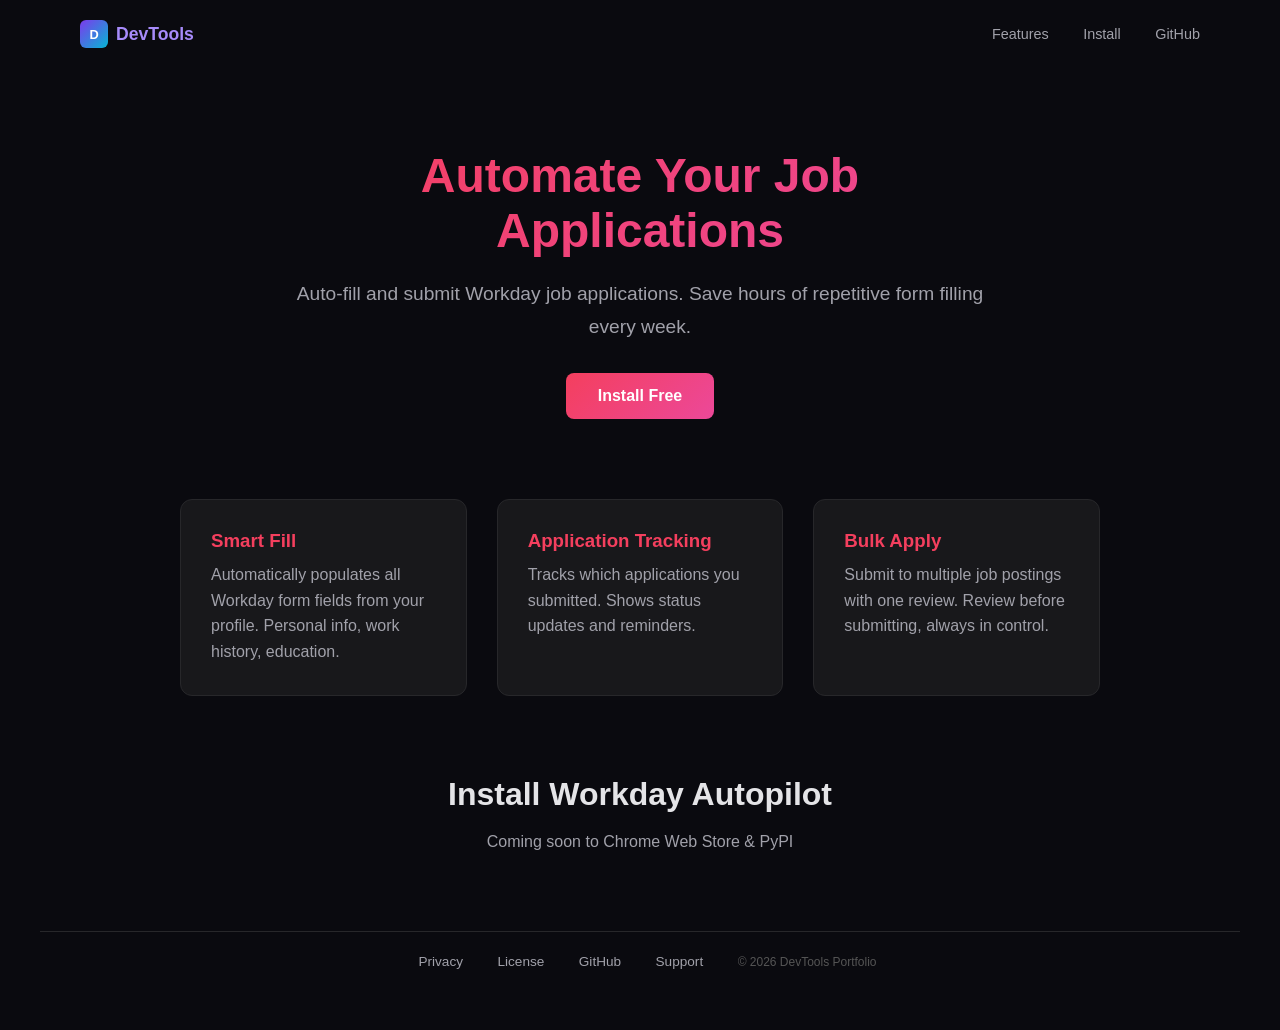
==== landing/index.html @ 3bbcffee "Initial commit — workday-autopilot" ====
<!DOCTYPE html>
<html lang="en">
<head>
<meta charset="UTF-8">
<meta name="viewport" content="width=device-width, initial-scale=1.0">
<title>Workday Autopilot — Automate Your Job Applications</title>
<meta name="description" content="Auto-fill and submit Workday job applications. Save hours of repetitive form filling every week.">
<style>
*{margin:0;padding:0;box-sizing:border-box}
body{font-family:-apple-system,BlinkMacSystemFont,'Segoe UI',Roboto,sans-serif;background:#0a0a0f;color:#e4e4e7;min-height:100vh}
.nav{max-width:1200px;margin:0 auto;padding:20px 40px;display:flex;justify-content:space-between;align-items:center}
.logo{font-size:1.4rem;font-weight:700;color:#f43f5e}
.nav-links a{color:#a1a1aa;text-decoration:none;margin-left:30px;font-size:0.9rem}
.nav-links a:hover{color:#fff}
.hero{max-width:800px;margin:80px auto;text-align:center;padding:0 40px}
.hero h1{font-size:3rem;font-weight:800;background:linear-gradient(135deg,#f43f5e,#ec4899);-webkit-background-clip:text;-webkit-text-fill-color:transparent;margin-bottom:20px}
.hero p{color:#a1a1aa;font-size:1.2rem;line-height:1.7;margin-bottom:30px}
.btn{display:inline-block;padding:14px 32px;border-radius:8px;font-size:1rem;font-weight:600;text-decoration:none}
.btn-primary{background:linear-gradient(135deg,#f43f5e,#ec4899);color:#fff}
.features{max-width:1000px;margin:80px auto;padding:0 40px;display:grid;grid-template-columns:repeat(auto-fit,minmax(280px,1fr));gap:30px}
.card{background:#18181b;border:1px solid #27272a;border-radius:12px;padding:30px}
.card h3{color:#f43f5e;margin-bottom:10px}
.card p{color:#a1a1aa;line-height:1.6}
.install{max-width:600px;margin:80px auto;text-align:center;padding:0 40px}
.install h2{font-size:2rem;margin-bottom:20px}
.install code{background:#18181b;border:1px solid #27272a;border-radius:6px;padding:12px 20px;display:inline-block;color:#f43f5e;font-size:0.95rem}
.footer{max-width:1200px;margin:80px auto 40px;padding:20px 40px;text-align:center;border-top:1px solid #27272a}
.footer a{color:#a1a1aa;text-decoration:none;margin:0 15px;font-size:0.85rem}
.footer a:hover{color:#fff}
</style>
</head>
<body>
<nav class="nav">
<div class="logo" style="display:flex;align-items:center;gap:8px">
<div style="width:28px;height:28px;background:linear-gradient(135deg,#7c3aed,#06b6d4);border-radius:6px;display:flex;align-items:center;justify-content:center;font-weight:700;color:#fff;font-size:0.8rem">D</div>
<span style="font-size:1.1rem;font-weight:700;color:#a78bfa">DevTools</span>
</div>
<div class="nav-links">
<a href="#features">Features</a>
<a href="#install">Install</a>
<a href="https://github.com/ericjoye/workday-autopilot">GitHub</a>
</div>
</nav>
<main>
<section class="hero">
<h1>Automate Your Job Applications</h1>
<p>Auto-fill and submit Workday job applications. Save hours of repetitive form filling every week.</p>
<a href="#install" class="btn btn-primary">Install Free</a>
</section>
<section class="features" id="features">
<div class="card">
<h3>Smart Fill</h3>
<p>Automatically populates all Workday form fields from your profile. Personal info, work history, education.</p>
</div>
<div class="card">
<h3>Application Tracking</h3>
<p>Tracks which applications you submitted. Shows status updates and reminders.</p>
</div>
<div class="card">
<h3>Bulk Apply</h3>
<p>Submit to multiple job postings with one review. Review before submitting, always in control.</p>
</div>
</section>
<section class="install" id="install">
<h2>Install Workday Autopilot</h2>
<p style="color:#a1a1aa;margin-bottom:20px">Coming soon to Chrome Web Store &amp; PyPI</p>
</section>
</main>
<footer class="footer">
<a href="PRIVACY.md">Privacy</a>
<a href="LICENSE">License</a>
<a href="https://github.com/ericjoye/workday-autopilot">GitHub</a>
<a href="mailto:eric@ericjoye.com">Support</a>
<span style="margin-left:15px;color:#555;font-size:0.75rem">© 2026 DevTools Portfolio</span>
</footer>
</body>
</html>
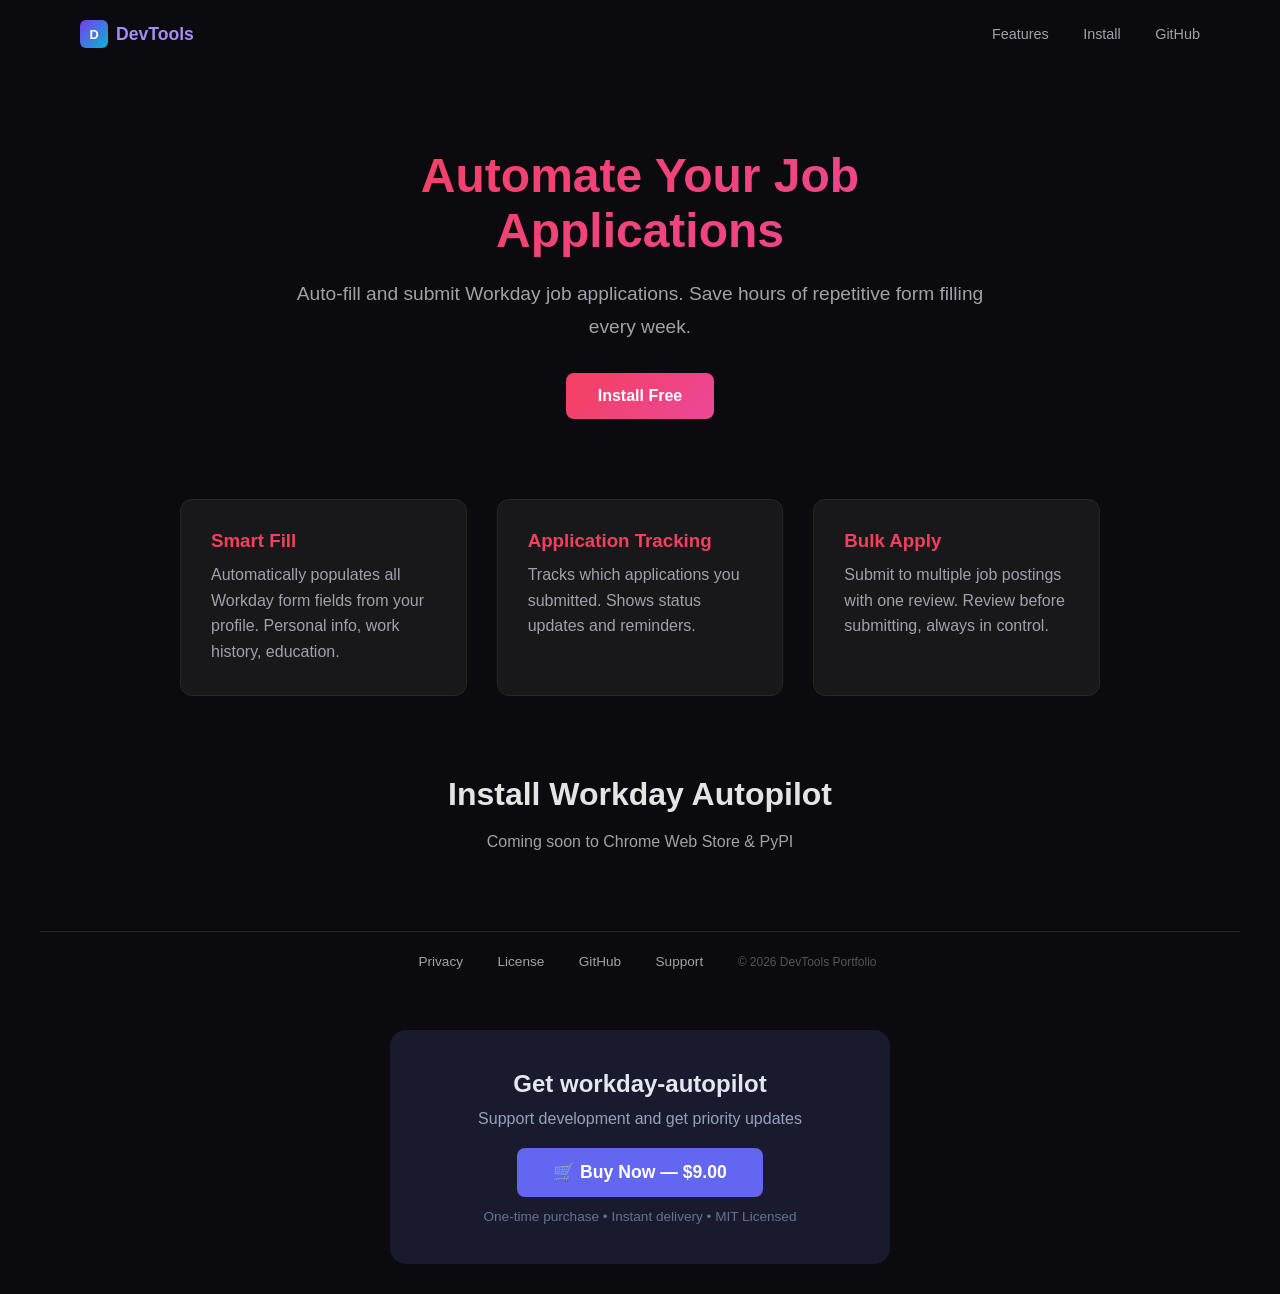
==== commit 0a3e877d: "Add Polar checkout link to landing page" ====
--- a/landing/index.html
+++ b/landing/index.html
@@ -73,5 +73,16 @@
 <a href="mailto:eric@ericjoye.com">Support</a>
 <span style="margin-left:15px;color:#555;font-size:0.75rem">© 2026 DevTools Portfolio</span>
 </footer>
+
+    <!-- Buy Section -->
+    <div style="text-align:center; padding:40px 20px; background:#1a1a2e; border-radius:16px; margin:30px auto; max-width:500px;">
+        <h2 style="color:#e2e8f0; margin-bottom:12px;">Get workday-autopilot</h2>
+        <p style="color:#94a3b8; margin-bottom:20px;">Support development and get priority updates</p>
+        <a href="https://buy.polar.sh/3f757434-0b18-495b-8b79-0d72ac67990b" style="display:inline-block; background:#6366f1; color:#fff; padding:14px 36px; border-radius:8px; text-decoration:none; font-weight:600; font-size:1.1em; transition:background 0.2s;" onmouseover="this.style.background='#4f46e5'" onmouseout="this.style.background='#6366f1'">
+            🛒 Buy Now — $9.00
+        </a>
+        <p style="color:#64748b; font-size:0.85em; margin-top:12px;">One-time purchase • Instant delivery • MIT Licensed</p>
+    </div>
+
 </body>
 </html>
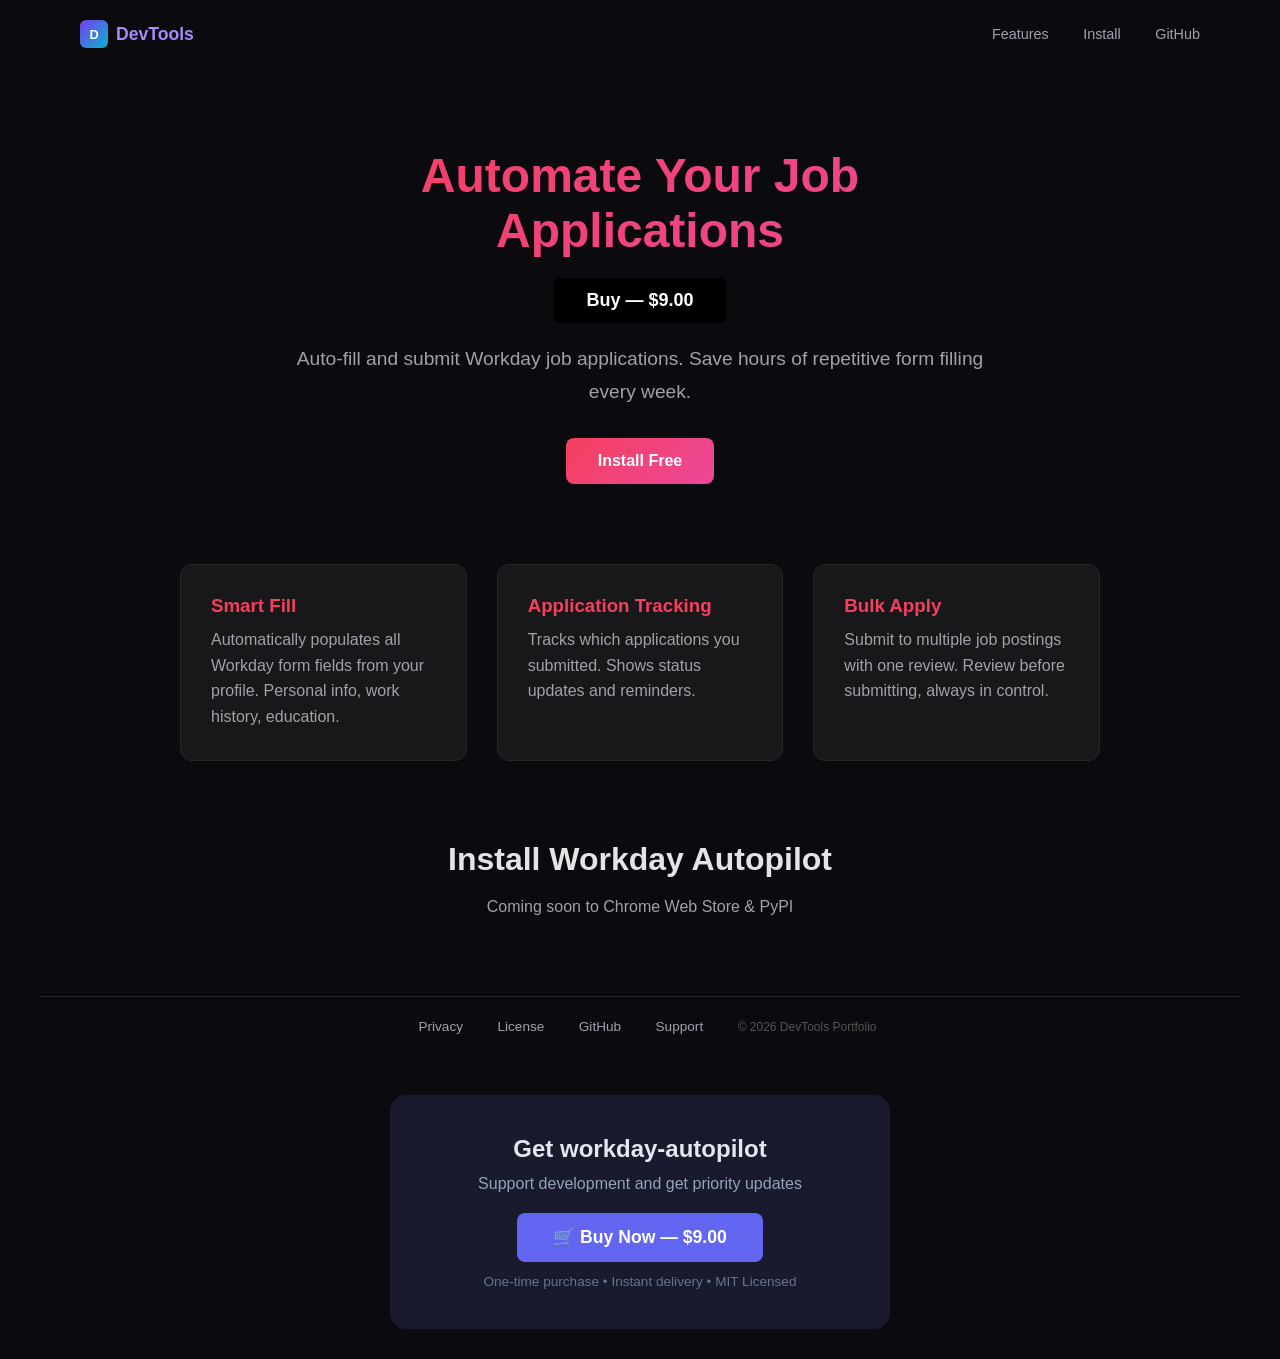
==== commit e2c18595: "Fix landing page: add Buy button, redirect root to docs" ====
--- a/landing/index.html
+++ b/landing/index.html
@@ -44,6 +44,15 @@
 <main>
 <section class="hero">
 <h1>Automate Your Job Applications</h1>
+
+    <div style="text-align:center; margin: 20px 0;">
+      <a href="https://buy.polar.sh/3f757434-0b18-495b-8b79-0d72ac67990b" 
+         style="display:inline-block; background:#000; color:#fff; padding:12px 32px; 
+                text-decoration:none; border-radius:6px; font-size:18px; font-weight:bold;">
+        Buy — $9.00
+      </a>
+    </div>
+
 <p>Auto-fill and submit Workday job applications. Save hours of repetitive form filling every week.</p>
 <a href="#install" class="btn btn-primary">Install Free</a>
 </section>
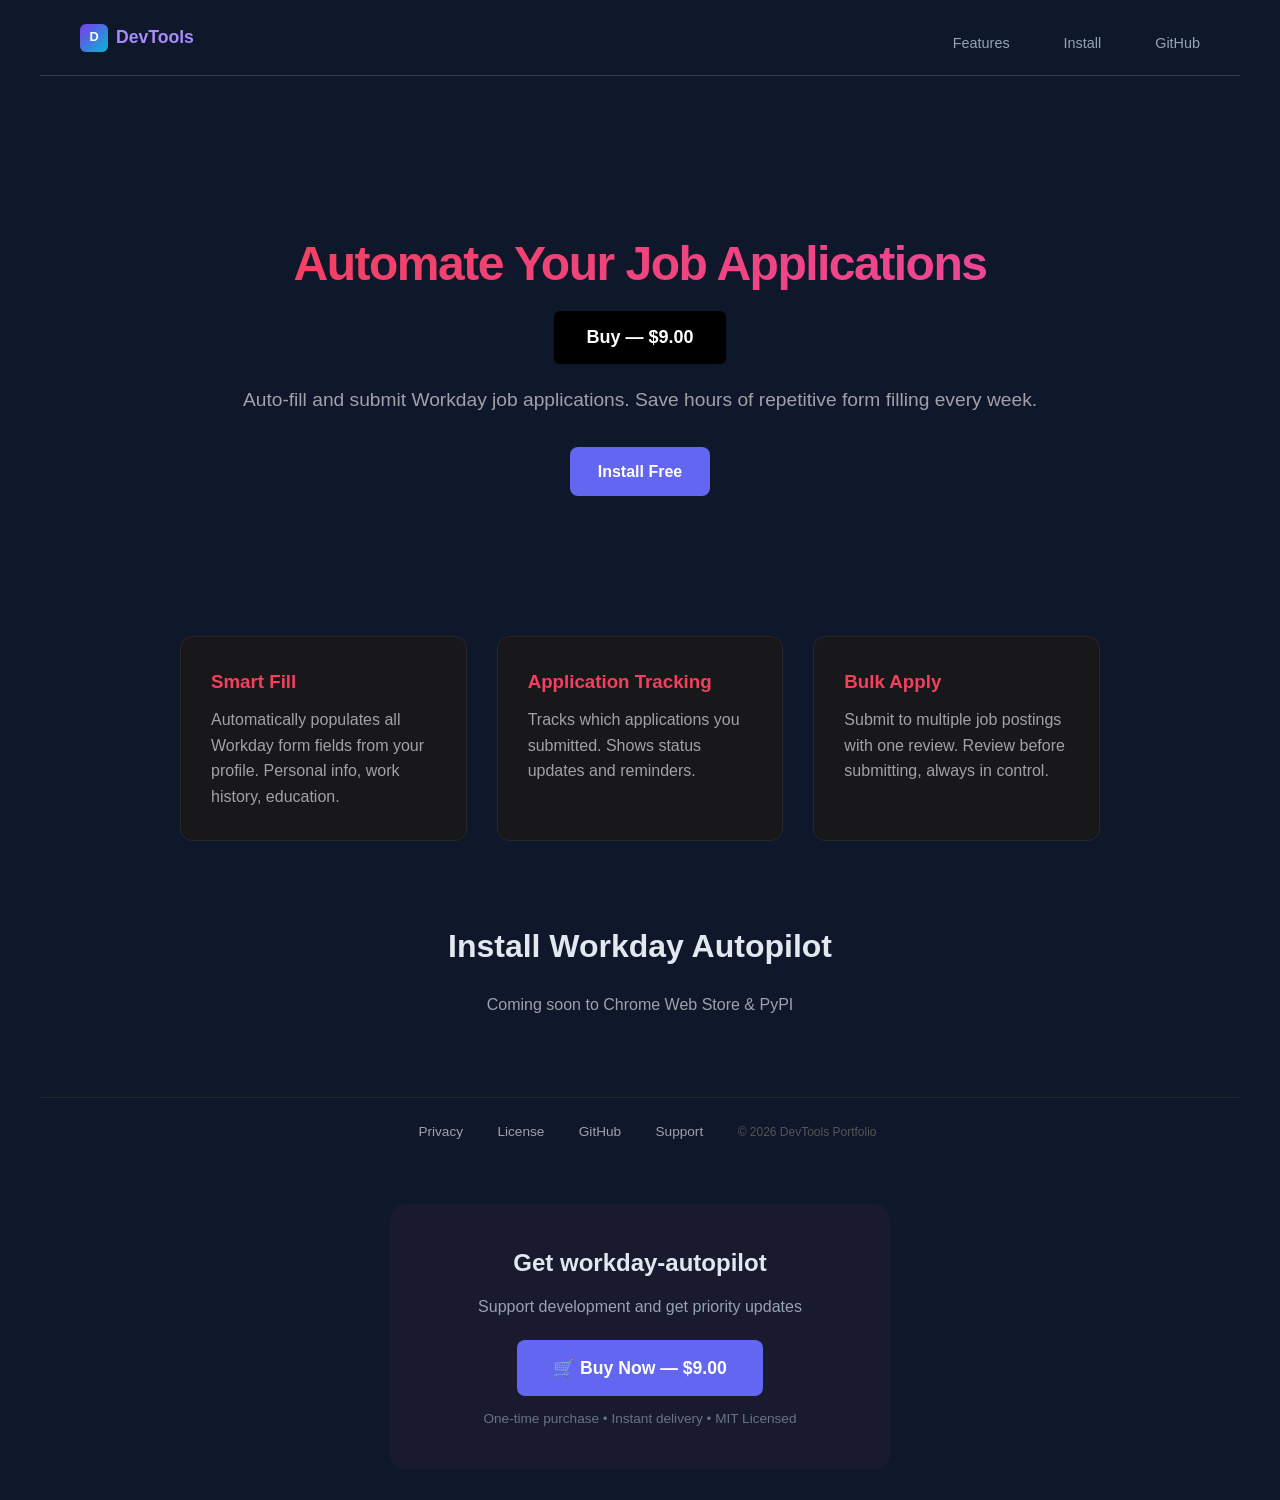
==== commit b6181c32: "Fix landing page: inline professional dark-theme CSS + prominent Buy button Co-Authored-By: Claude O" ====
--- a/landing/index.html
+++ b/landing/index.html
@@ -28,6 +28,413 @@
 .footer a{color:#a1a1aa;text-decoration:none;margin:0 15px;font-size:0.85rem}
 .footer a:hover{color:#fff}
 </style>
+
+<style>
+:root {
+  --bg: #0f172a;
+  --surface: #1e293b;
+  --border: #334155;
+  --text: #e2e8f0;
+  --text-muted: #94a3b8;
+  --primary: #6366f1;
+  --primary-hover: #4f46e5;
+  --accent: #22d3ee;
+  --success: #10b981;
+  --radius: 12px;
+}
+
+* { margin: 0; padding: 0; box-sizing: border-box; }
+
+body {
+  font-family: 'Inter', -apple-system, BlinkMacSystemFont, sans-serif;
+  background: var(--bg);
+  color: var(--text);
+  line-height: 1.6;
+  -webkit-font-smoothing: antialiased;
+}
+
+.container {
+  max-width: 960px;
+  margin: 0 auto;
+  padding: 0 24px;
+}
+
+/* Navigation */
+nav {
+  padding: 20px 0;
+  border-bottom: 1px solid var(--border);
+  margin-bottom: 0;
+}
+
+.brand {
+  font-weight: 700;
+  font-size: 1.1rem;
+  color: var(--text);
+  text-decoration: none;
+  display: inline-flex;
+  align-items: center;
+  gap: 8px;
+}
+
+.logo-mark {
+  width: 24px;
+  height: 24px;
+  background: linear-gradient(135deg, var(--primary), var(--accent));
+  border-radius: 6px;
+}
+
+.product-name {
+  color: var(--text-muted);
+  font-weight: 500;
+}
+
+.nav-links {
+  list-style: none;
+  display: flex;
+  gap: 24px;
+  margin-top: 12px;
+}
+
+.nav-links a {
+  color: var(--text-muted);
+  text-decoration: none;
+  font-size: 0.9rem;
+  font-weight: 500;
+  transition: color 0.2s;
+}
+
+.nav-links a:hover {
+  color: var(--text);
+}
+
+.nav-cta {
+  background: var(--primary);
+  color: #fff !important;
+  padding: 6px 16px;
+  border-radius: 6px;
+}
+
+/* Hero */
+.hero {
+  padding: 80px 0 60px;
+  text-align: center;
+}
+
+.badge {
+  display: inline-block;
+  background: var(--surface);
+  border: 1px solid var(--border);
+  color: var(--accent);
+  padding: 6px 16px;
+  border-radius: 20px;
+  font-size: 0.8rem;
+  font-weight: 600;
+  margin-bottom: 24px;
+  letter-spacing: 0.5px;
+}
+
+h1 {
+  font-size: 3rem;
+  font-weight: 800;
+  line-height: 1.15;
+  margin-bottom: 24px;
+  letter-spacing: -1.5px;
+}
+
+h1 span {
+  background: linear-gradient(135deg, var(--primary), var(--accent));
+  -webkit-background-clip: text;
+  -webkit-text-fill-color: transparent;
+  background-clip: text;
+}
+
+.tagline {
+  font-size: 1.15rem;
+  color: var(--text-muted);
+  max-width: 560px;
+  margin: 0 auto 32px;
+  line-height: 1.7;
+}
+
+/* Buttons */
+.cta-group {
+  display: flex;
+  gap: 12px;
+  justify-content: center;
+  margin-bottom: 48px;
+}
+
+.btn {
+  display: inline-block;
+  padding: 12px 28px;
+  border-radius: 8px;
+  font-weight: 600;
+  font-size: 1rem;
+  text-decoration: none;
+  transition: all 0.2s;
+}
+
+.btn-primary {
+  background: var(--primary);
+  color: #fff;
+}
+
+.btn-primary:hover {
+  background: var(--primary-hover);
+  transform: translateY(-1px);
+}
+
+.btn-secondary {
+  background: var(--surface);
+  color: var(--text);
+  border: 1px solid var(--border);
+}
+
+.btn-secondary:hover {
+  border-color: var(--primary);
+}
+
+/* Buy Section */
+.buy-section {
+  text-align: center;
+  padding: 40px 20px;
+  background: linear-gradient(135deg, #1e1b4b, #0f172a);
+  border: 1px solid var(--primary);
+  border-radius: var(--radius);
+  margin: 0 auto 48px;
+  max-width: 480px;
+}
+
+.buy-section h2 {
+  color: var(--text);
+  margin-bottom: 8px;
+  font-size: 1.5rem;
+}
+
+.buy-section p {
+  color: var(--text-muted);
+  margin-bottom: 20px;
+  font-size: 0.95rem;
+}
+
+.buy-btn {
+  display: inline-block;
+  background: linear-gradient(135deg, var(--primary), #8b5cf6);
+  color: #fff;
+  padding: 14px 36px;
+  border-radius: 8px;
+  text-decoration: none;
+  font-weight: 700;
+  font-size: 1.1rem;
+  transition: all 0.2s;
+  box-shadow: 0 4px 20px rgba(99, 102, 241, 0.3);
+}
+
+.buy-btn:hover {
+  transform: translateY(-2px);
+  box-shadow: 0 6px 30px rgba(99, 102, 241, 0.5);
+}
+
+.buy-note {
+  color: var(--text-muted);
+  font-size: 0.8rem;
+  margin-top: 12px;
+}
+
+/* Terminal */
+.terminal {
+  background: #0d1117;
+  border: 1px solid var(--border);
+  border-radius: var(--radius);
+  overflow: hidden;
+  text-align: left;
+  max-width: 520px;
+  margin: 0 auto;
+}
+
+.terminal-header {
+  display: flex;
+  gap: 8px;
+  padding: 12px 16px;
+  background: #161b22;
+  border-bottom: 1px solid var(--border);
+}
+
+.dot {
+  width: 12px;
+  height: 12px;
+  border-radius: 50%;
+}
+
+.dot.red { background: #ef4444; }
+.dot.yellow { background: #f59e0b; }
+.dot.green { background: #10b981; }
+
+.terminal .prompt {
+  color: var(--success);
+  font-family: 'JetBrains Mono', monospace;
+}
+
+.terminal .output {
+  color: var(--text);
+  font-family: 'JetBrains Mono', monospace;
+}
+
+.terminal .comment {
+  color: var(--text-muted);
+  font-family: 'JetBrains Mono', monospace;
+  font-size: 0.85rem;
+}
+
+/* Sections */
+section {
+  padding: 80px 0;
+}
+
+.section-header {
+  text-align: center;
+  margin-bottom: 48px;
+}
+
+.section-header h2 {
+  font-size: 2rem;
+  font-weight: 700;
+  margin-bottom: 12px;
+}
+
+.section-header p {
+  color: var(--text-muted);
+  font-size: 1.05rem;
+}
+
+/* Features Grid */
+.features-grid {
+  display: grid;
+  grid-template-columns: repeat(auto-fit, minmax(240px, 1fr));
+  gap: 20px;
+}
+
+.feature-card {
+  background: var(--surface);
+  border: 1px solid var(--border);
+  border-radius: var(--radius);
+  padding: 24px;
+  transition: border-color 0.2s;
+}
+
+.feature-card:hover {
+  border-color: var(--primary);
+}
+
+.feature-card .icon {
+  font-size: 1.5rem;
+  margin-bottom: 12px;
+}
+
+.feature-card h3 {
+  font-size: 1.1rem;
+  font-weight: 600;
+  margin-bottom: 8px;
+}
+
+.feature-card p {
+  color: var(--text-muted);
+  font-size: 0.9rem;
+  line-height: 1.6;
+}
+
+/* Steps */
+.steps-grid {
+  display: grid;
+  grid-template-columns: repeat(3, 1fr);
+  gap: 24px;
+}
+
+.step-card {
+  text-align: center;
+  padding: 24px;
+}
+
+.step-num {
+  width: 40px;
+  height: 40px;
+  background: var(--primary);
+  color: #fff;
+  border-radius: 50%;
+  display: inline-flex;
+  align-items: center;
+  justify-content: center;
+  font-weight: 700;
+  margin-bottom: 16px;
+}
+
+.step-card h4 {
+  font-weight: 600;
+  margin-bottom: 8px;
+}
+
+.step-card p {
+  color: var(--text-muted);
+  font-size: 0.9rem;
+}
+
+/* Footer */
+footer {
+  padding: 40px 0;
+  border-top: 1px solid var(--border);
+  text-align: center;
+}
+
+.footer-brand {
+  display: flex;
+  align-items: center;
+  justify-content: center;
+  gap: 8px;
+  margin-bottom: 8px;
+}
+
+.footer-brand .logo-text {
+  font-weight: 700;
+  font-size: 1.1rem;
+}
+
+.footer-brand-sub {
+  color: var(--text-muted);
+  font-size: 0.85rem;
+  margin-bottom: 16px;
+}
+
+.footer-links {
+  display: flex;
+  gap: 20px;
+  justify-content: center;
+  margin-bottom: 16px;
+}
+
+.footer-links a {
+  color: var(--text-muted);
+  text-decoration: none;
+  font-size: 0.9rem;
+}
+
+.footer-links a:hover {
+  color: var(--text);
+}
+
+footer p {
+  color: var(--text-muted);
+  font-size: 0.8rem;
+}
+
+/* Responsive */
+@media (max-width: 640px) {
+  h1 { font-size: 2rem; }
+  .steps-grid { grid-template-columns: 1fr; }
+  .features-grid { grid-template-columns: 1fr; }
+  .nav-links { flex-wrap: wrap; gap: 12px; }
+}
+</style>
+
 </head>
 <body>
 <nav class="nav">
